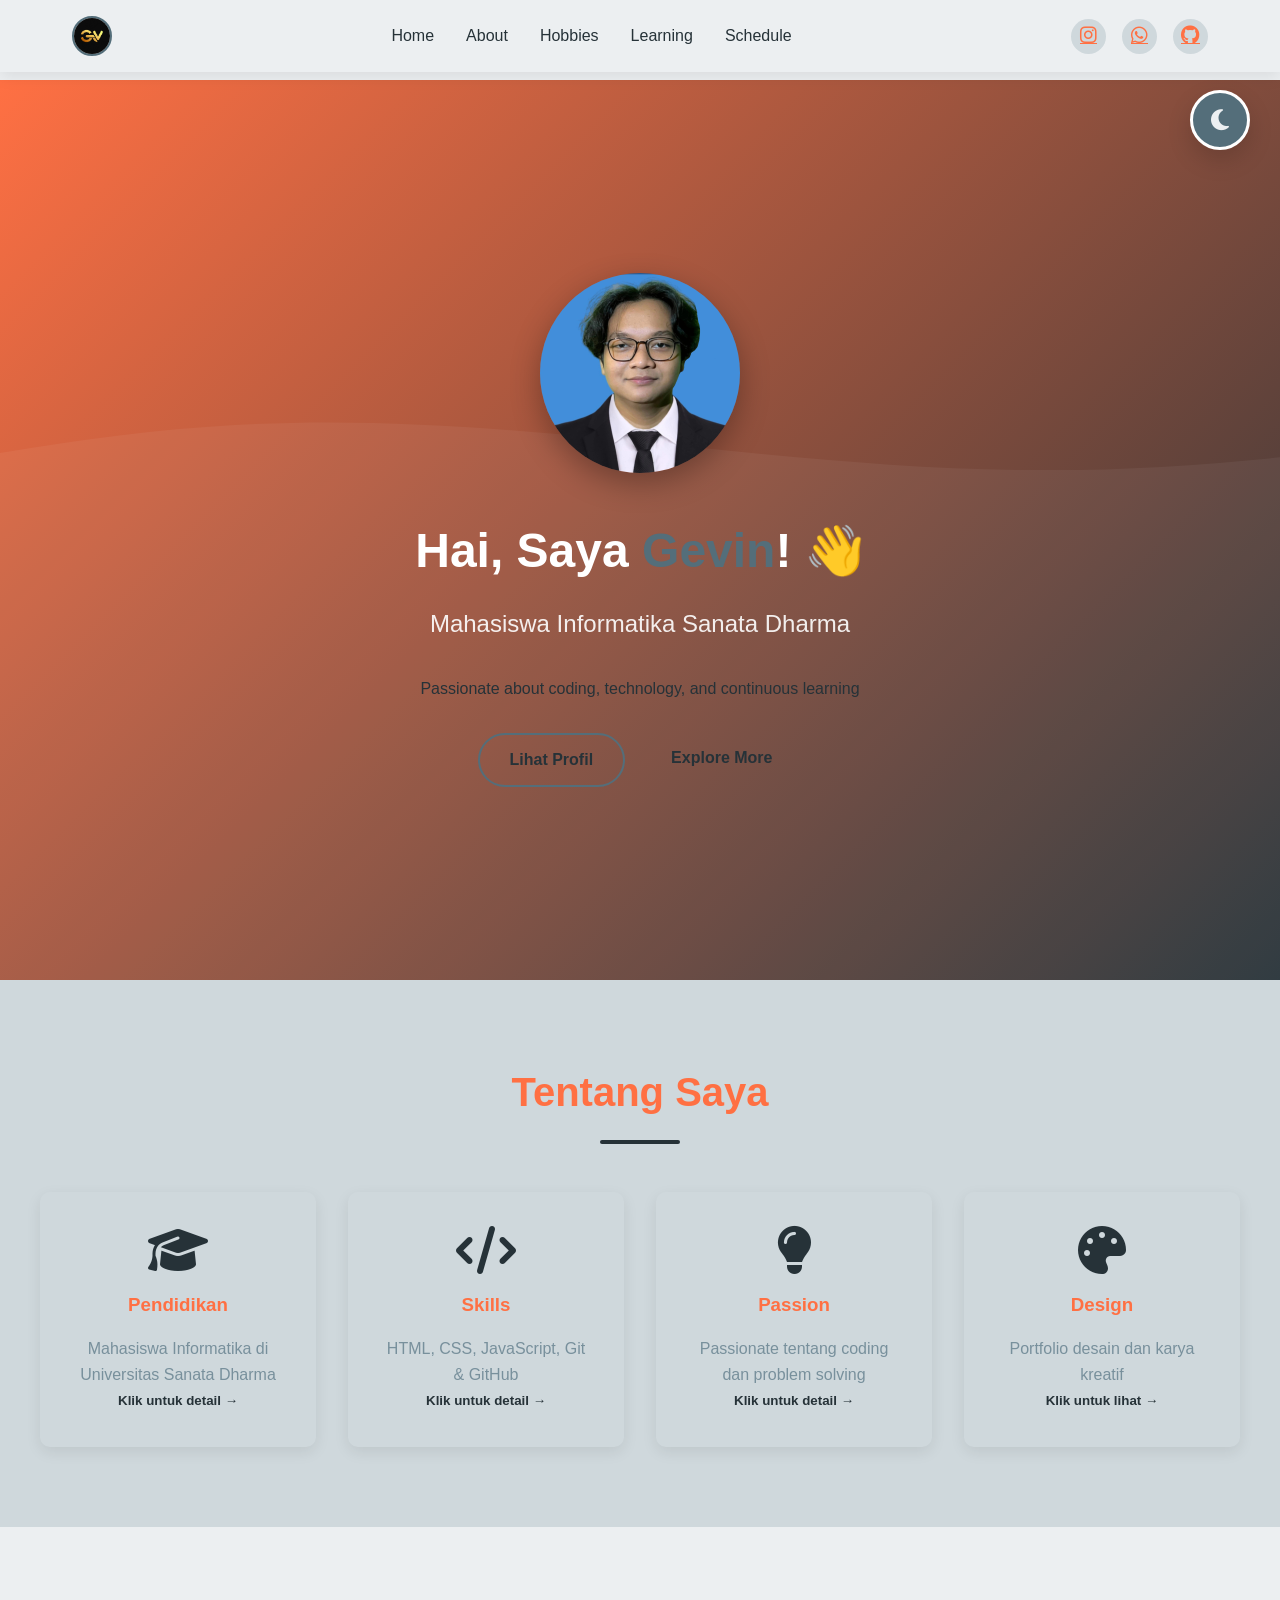
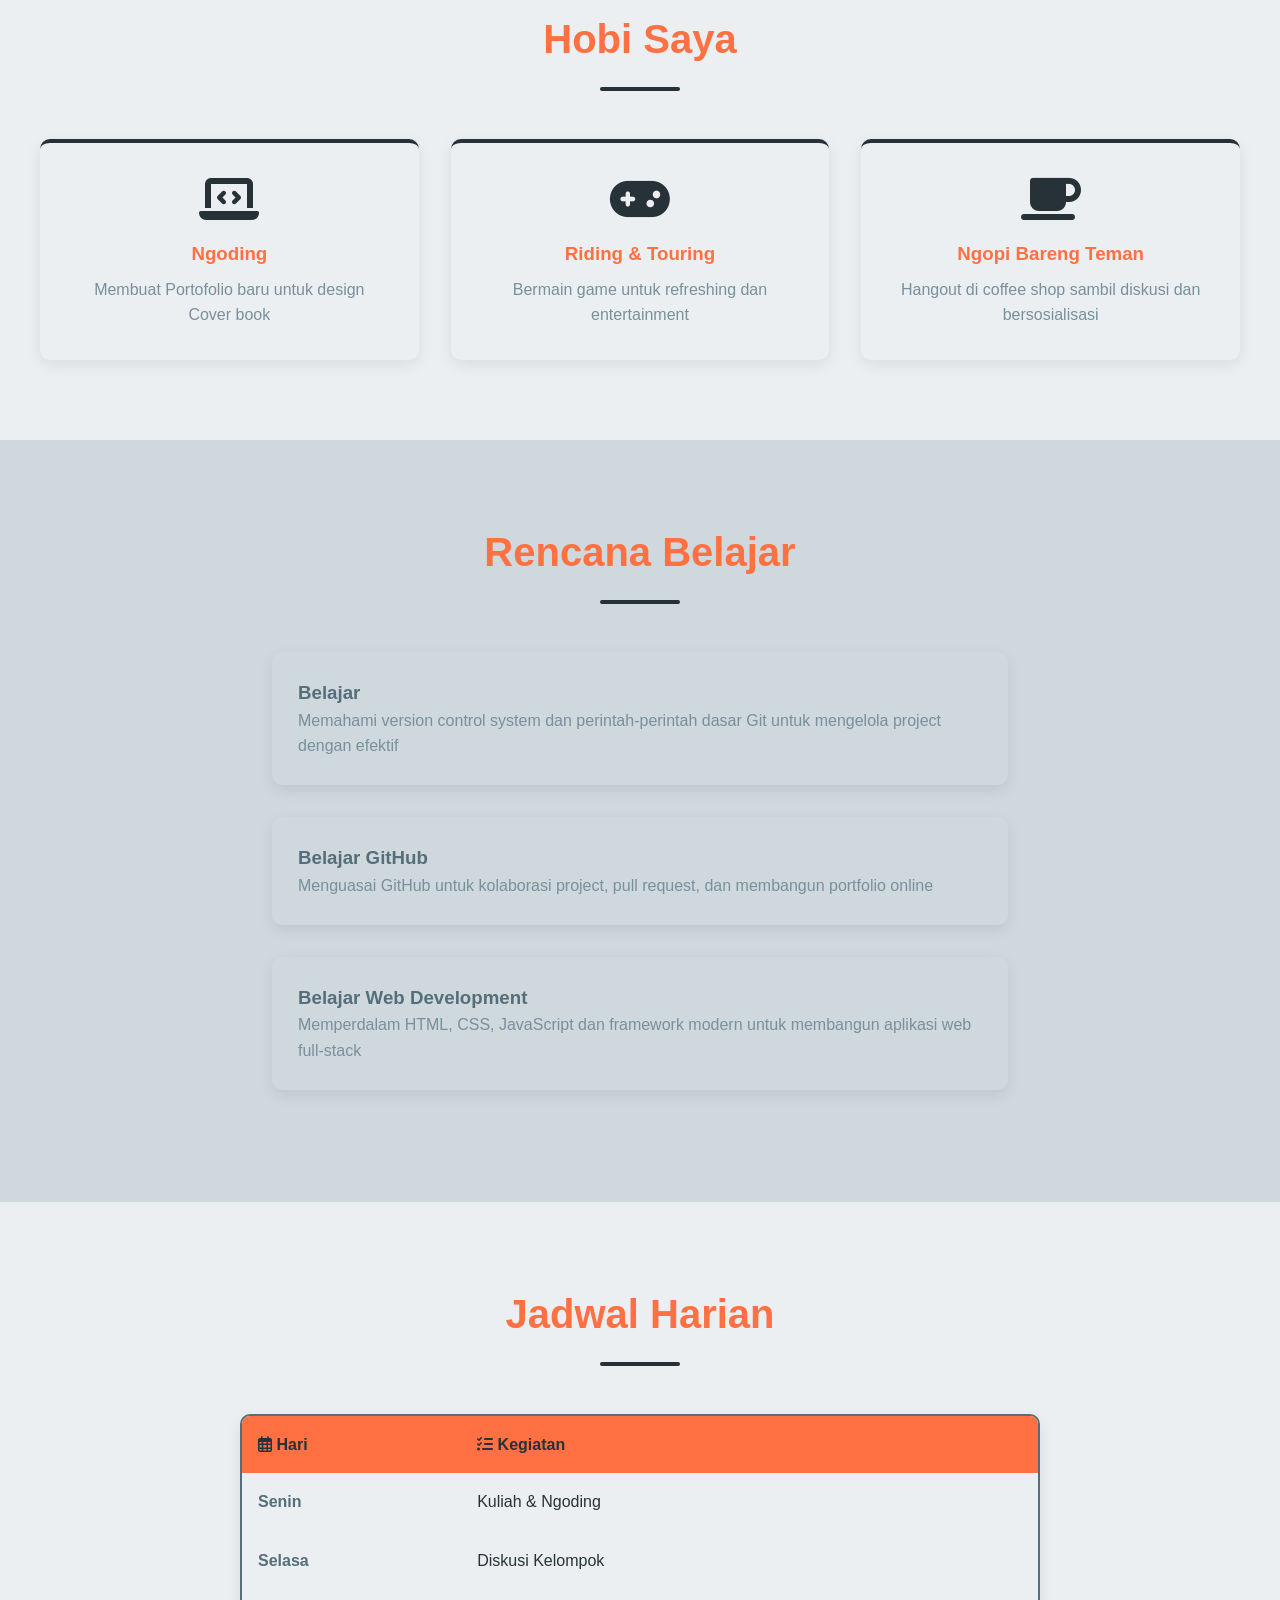
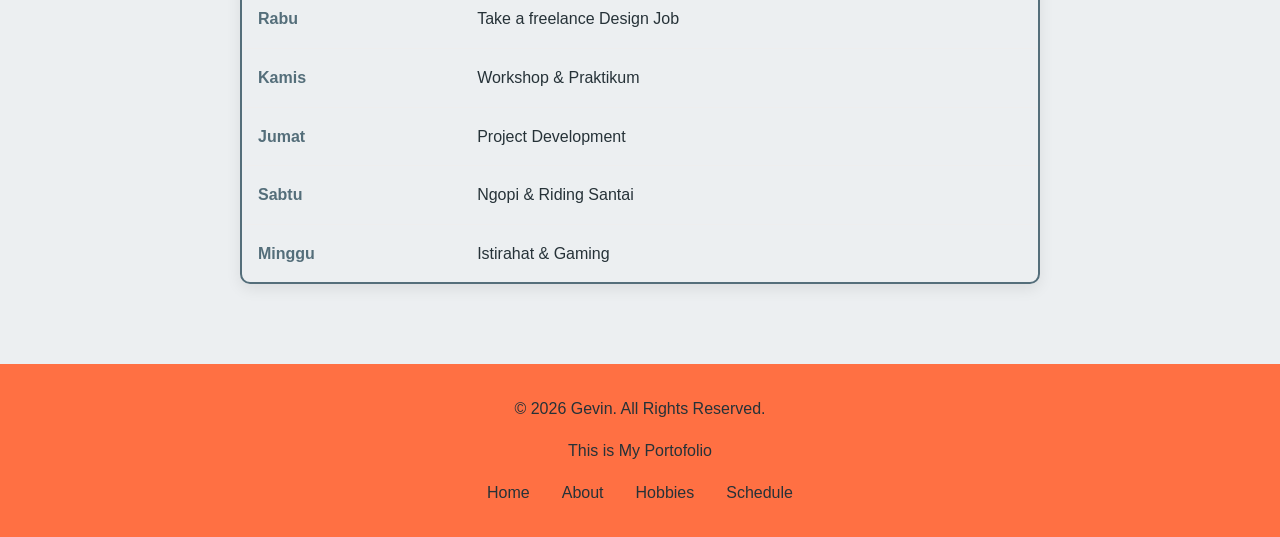
==== index.html @ f67718d1 "rename file menjadi index.html untuk mencoba local hostinger" ====
<!DOCTYPE html>
<html lang="en">
<head>
    <meta charset="UTF-8">
    <meta name="viewport" content="width=device-width, initial-scale=1.0">
    <title>Gevin - Portfolio Website</title>
    <link rel="stylesheet" href="https://cdnjs.cloudflare.com/ajax/libs/font-awesome/6.4.0/css/all.min.css">
    <link rel="stylesheet" href="Vin.css">
<body>
    <!-- Dark Mode Toggle Button -->
    <div class="theme-toggle" id="themeToggle">
        <i class="fas fa-moon" id="themeIcon"></i>
    </div>

    <!-- Navbar -->
    <nav class="navbar" id="navbar">
        <div class="nav-container">
            <a href="#" class="logo">
                <img src="gevinestt logo.jpeg" alt="Logo Gevin">
            </a>
            <div class="nav-center">
                <ul class="nav-menu" id="navMenu">
                    <li><a href="#hero">Home</a></li>
                    <li><a href="#about">About</a></li>
                    <li><a href="#hobbies">Hobbies</a></li>
                    <li><a href="#learning">Learning</a></li>
                    <li><a href="#schedule">Schedule</a></li>
                </ul>
            </div>
            <div class="nav-socials">
                <a href="https://www.instagram.com/gevinest88/" target="_blank" title="Instagram">
                    <i class="fab fa-instagram"></i>
                </a>
                <a href="https://wa.me/qr/EXF4ZQEK6JWQK" target="_blank" title="WhatsApp">
                    <i class="fab fa-whatsapp"></i>
                </a>
                <a href="https://github.com/Gevineastt" target="_blank" title="GitHub">
                    <i class="fab fa-github"></i>
                </a>
            </div>
            <div class="hamburger" id="hamburger">
                <span></span>
                <span></span>
                <span></span>
            </div>
        </div>
    </nav>

    <!-- Hero Section -->
    <section class="hero" id="hero">
        <div class="hero-content">
            <img src="Foto Profile .jpeg" alt="Foto Gevin" class="profile-img">
            <h1>Hai, Saya <span class="gold-text">Gevin</span>! 👋</h1>
            <p class="subtitle">Mahasiswa Informatika Sanata Dharma</p>
            <p style="margin-bottom: 2rem;">Passionate about coding, technology, and continuous learning</p>
            <div class="cta-buttons">
                <a href="#about" class="btn btn-primary">Lihat Profil</a>
                <a href="#hobbies" class="btn btn-secondary">Explore More</a>
            </div>
        </div>
    </section>

    <!-- About Section -->
    <section id="about">
        <div class="container">
            <h2 class="section-title">Tentang Saya</h2>
            <div class="about-content">
                <div class="about-card" onclick="openModal('educationModal')">
                    <i class="fas fa-graduation-cap"></i>
                    <h3>Pendidikan</h3>
                    <p>Mahasiswa Informatika di Universitas Sanata Dharma</p>
                    <small style="color: var(--secondary-color); font-weight: 600;">Klik untuk detail →</small>
                </div>
                <div class="about-card" onclick="openModal('skillsModal')">
                    <i class="fas fa-code"></i>
                    <h3>Skills</h3>
                    <p>HTML, CSS, JavaScript, Git & GitHub</p>
                    <small style="color: var(--secondary-color); font-weight: 600;">Klik untuk detail →</small>
                </div>
                <div class="about-card" onclick="openModal('passionModal')">
                    <i class="fas fa-lightbulb"></i>
                    <h3>Passion</h3>
                    <p>Passionate tentang coding dan problem solving</p>
                    <small style="color: var(--secondary-color); font-weight: 600;">Klik untuk detail →</small>
                </div>
                <div class="about-card" onclick="openModal('designModal')">
                    <i class="fas fa-palette"></i>
                    <h3>Design</h3>
                    <p>Portfolio desain dan karya kreatif</p>
                    <small style="color: var(--secondary-color); font-weight: 600;">Klik untuk lihat →</small>
                </div>
            </div>
        </div>
    </section>

    <!-- Modals -->
    <!-- Education Modal -->
    <div id="educationModal" class="modal">
        <div class="modal-content">
            <span class="modal-close" onclick="closeModal('educationModal')">&times;</span>
            <h2><i class="fas fa-graduation-cap"></i> Pendidikan</h2>
            <h3>Universitas Sanata Dharma</h3>
            <p><strong>Program Studi:</strong> Informatika</p>
            <p><strong>Tahun Masuk:</strong> 2023</p>
            
            <h3>Riwayat Pendidikan</h3>
            <ul>
                <li>SD - SD Mutiara Persada (2011-2017)</li>
                <li>SMP - SMP Pangudi Luhur 1 Yogyakarta Contoh (2017-2020)</li>
                <li>SMA - SMA Kolose Debbrito (2020-2023)</li>
                <li>Universitas - Sanata Dharma (2023-Sekarang)</li>
            </ul>

            <h3>Prestasi</h3>
            <ul>
                <li>Juara Lomba Short Film tingkat provinsi DIY</li>
                <li>Peserta hackathon regional</li>
                <li>Aktif di organisasi diluar kampus </li>
            </ul>
        </div>
    </div>

    <!-- Skills Modal -->
    <div id="skillsModal" class="modal">
        <div class="modal-content">
            <span class="modal-close" onclick="closeModal('skillsModal')">&times;</span>
            <h2><i class="fas fa-code"></i> Skills & Kemampuan</h2>
            
            <h3>Programming Languages</h3>
            <ul>
                <li>HTML5 - Advanced</li>
                <li>Logo Design - Advanced</li>
                <li>Cover Book Design - Advance</li>
                <li>Python - Basic</li>
                <li>Java - Basic</li>
            </ul>

            <h3>Tools & Technologies</h3>
            <ul>
                <li>Git & GitHub - Version Control</li>
                <li>Visual Studio Code</li>
                <li>Figma - UI/UX Design</li>
                <li>Bootstrap & Tailwind CSS</li>
                <li>React JS - Learning</li>
            </ul>

            <h3>Soft Skills</h3>
            <ul>
                <li>Problem Solving</li>
                <li>Teamwork & Collaboration</li>
                <li>Time Management</li>
                <li>Communication</li>
            </ul>
        </div>
    </div>

    <!-- Passion Modal -->
    <div id="passionModal" class="modal">
        <div class="modal-content">
            <span class="modal-close" onclick="closeModal('passionModal')">&times;</span>
            <h2><i class="fas fa-lightbulb"></i> Passion & Minat</h2>
            
            <h3>Coding & Development</h3>
            <p>Saya sangat passionate dalam dunia programming dan web development. Senang mempelajari teknologi baru dan membuat aplikasi yang bermanfaat untuk orang lain.</p>

            <h3>Problem Solving</h3>
            <p>Menikmati tantangan dalam memecahkan masalah kompleks melalui logika dan algoritma. Setiap bug adalah kesempatan untuk belajar!</p>

            <h3>Continuous Learning</h3>
            <p>Berkomitmen untuk terus belajar dan berkembang dalam bidang teknologi. Selalu mengikuti perkembangan terbaru dalam dunia IT.</p>

            <h3>Tujuan Kedepan</h3>
            <ul>
                <li>Menjadi Full-Stack Web Developer</li>
                <li>Berkontribusi di proyek open source</li>
                <li>Membangun startup teknologi</li>
                <li>Berbagi ilmu dengan komunitas</li>
            </ul>
        </div>
    </div>

    <!-- Design Portfolio Modal -->
    <div id="designModal" class="modal">
        <div class="modal-content">
            <span class="modal-close" onclick="closeModal('designModal')">&times;</span>
            <h2><i class="fas fa-palette"></i> Portfolio Desain</h2>
            <p>Berikut adalah beberapa karya desain yang telah saya buat:</p>
            
            <div class="portfolio-grid">
                <div class="portfolio-item">
                    <img src="THIRTY SEVEN BRAINS.jpg" alt="Design 1">
                    <div class="portfolio-overlay"></div>
                </div>
                <div class="portfolio-item">
                    <img src="YU PHARMI.jpg" alt="Design 2">
                    <div class="portfolio-overlay"></div>
                </div>
                <div class="portfolio-item">
                    <img src="UNIVERSAL ARMOR.jpg" alt="Design 3">
                    <div class="portfolio-overlay"></div>
                </div>
                <div class="portfolio-item">
                    <img src="UNIVERSE WING.jpg" alt="Design 4">
                    <div class="portfolio-overlay">Poster Design</div>
                </div>
                <div class="portfolio-item">
                    <img src="PRIME PLUSH.jpg" alt="Design 5">
                    <div class="portfolio-overlay">Banner Design</div>
                </div>
                <div class="portfolio-item">
                    <img src="PRIME PETROLIUM.jpg" alt="Design 6">
                    <div class="portfolio-overlay">Illustration</div>
                </div>
            </div>

            <h3 style="margin-top: 2rem;">Tools yang Digunakan</h3>
            <ul>
                <li>Adobe Photoshop</li>
                <li>Adobe Illustrator</li>
                <li>Figma</li>
                <li>Procreate</li>
            </ul>
        </div>
    </div>

    <!-- Hobbies Section -->
    <section id="hobbies">
        <div class="container">
            <h2 class="section-title">Hobi Saya</h2>
            <div class="hobbies-grid">
                <div class="hobby-card">
                    <i class="fas fa-laptop-code"></i>
                    <h3>Ngoding</h3>
                    <p>Membuat Portofolio baru untuk design Cover book </p>
                </div>
                <div class="hobby-card">
                    <i class="fas fa-gamepad"></i>
                    <h3>Riding & Touring</h3>
                    <p>Bermain game untuk refreshing dan entertainment</p>
                </div>
                <div class="hobby-card">
                    <i class="fas fa-coffee"></i>
                    <h3>Ngopi Bareng Teman</h3>
                    <p>Hangout di coffee shop sambil diskusi dan bersosialisasi</p>
                </div>
            </div>
        </div>
    </section>

    <!-- Learning Plan Section -->
    <section id="learning">
        <div class="container">
            <h2 class="section-title">Rencana Belajar</h2>
            <div class="learning-timeline">
                <div class="timeline-item">
                    <div class="timeline-number">1</div>
                    <div class="timeline-content">
                        <h3>Belajar </h3>
                        <p>Memahami version control system dan perintah-perintah dasar Git untuk mengelola project dengan efektif</p>
                    </div>
                </div>
                <div class="timeline-item">
                    <div class="timeline-number">2</div>
                    <div class="timeline-content">
                        <h3>Belajar GitHub</h3>
                        <p>Menguasai GitHub untuk kolaborasi project, pull request, dan membangun portfolio online</p>
                    </div>
                </div>
                <div class="timeline-item">
                    <div class="timeline-number">3</div>
                    <div class="timeline-content">
                        <h3>Belajar Web Development</h3>
                        <p>Memperdalam HTML, CSS, JavaScript dan framework modern untuk membangun aplikasi web full-stack</p>
                    </div>
                </div>
            </div>
        </div>
    </section>

    <!-- Schedule Section -->
    <section id="schedule">
        <div class="container">
            <h2 class="section-title">Jadwal Harian</h2>
            <div class="schedule-table">
                <table>
                    <thead>
                        <tr>
                            <th><i class="far fa-calendar-alt"></i> Hari</th>
                            <th><i class="fas fa-tasks"></i> Kegiatan</th>
                        </tr>
                    </thead>
                    <tbody>
                        <tr>
                            <td><strong>Senin</strong></td>
                            <td>Kuliah & Ngoding</td>
                        </tr>
                        <tr>
                            <td><strong>Selasa</strong></td>
                            <td>Diskusi Kelompok</td>
                        </tr>
                        <tr>
                            <td><strong>Rabu</strong></td>
                            <td>Take a freelance Design Job</td>
                        </tr>
                        <tr>
                            <td><strong>Kamis</strong></td>
                            <td>Workshop & Praktikum</td>
                        </tr>
                        <tr>
                            <td><strong>Jumat</strong></td>
                            <td>Project Development</td>
                        </tr>
                        <tr>
                            <td><strong>Sabtu</strong></td>
                            <td>Ngopi & Riding Santai</td>
                        </tr>
                        <tr>
                            <td><strong>Minggu</strong></td>
                            <td>Istirahat & Gaming</td>
                        </tr>
                    </tbody>
                </table>
            </div>
        </div>
    </section>

    <!-- Footer -->
    <footer>
        <div class="container">
            <p>&copy; 2026 Gevin. All Rights Reserved.</p>
            <p>This is My Portofolio</p>
            <div class="footer-links">
                <a href="#hero">Home</a>
                <a href="#about">About</a>
                <a href="#hobbies">Hobbies</a>
                <a href="#schedule">Schedule</a>
            </div>
        </div>
    </footer>

    <!-- Scroll to Top Button -->
    <div class="scroll-top" id="scrollTop">
        <i class="fas fa-arrow-up"></i>
    </div>

    <script>
        // ========== DARK MODE TOGGLE ==========
        const themeToggle = document.getElementById('themeToggle');
        const themeIcon = document.getElementById('themeIcon');
        const body = document.body;

        // Check for saved theme preference or default to light mode
        const currentTheme = localStorage.getItem('theme') || 'light';
        if (currentTheme === 'dark') {
            body.classList.add('dark-mode');
            themeIcon.classList.remove('fa-moon');
            themeIcon.classList.add('fa-sun');
        }

        // Toggle theme
        themeToggle.addEventListener('click', () => {
            body.classList.toggle('dark-mode');
            
            if (body.classList.contains('dark-mode')) {
                themeIcon.classList.remove('fa-moon');
                themeIcon.classList.add('fa-sun');
                localStorage.setItem('theme', 'dark');
            } else {
                themeIcon.classList.remove('fa-sun');
                themeIcon.classList.add('fa-moon');
                localStorage.setItem('theme', 'light');
            }
        });

        // Modal Functions
        function openModal(modalId) {
            document.getElementById(modalId).classList.add('active');
            document.body.style.overflow = 'hidden';
        }

        function closeModal(modalId) {
            document.getElementById(modalId).classList.remove('active');
            document.body.style.overflow = 'auto';
        }

        // Close modal when clicking outside
        window.onclick = function(event) {
            if (event.target.classList.contains('modal')) {
                event.target.classList.remove('active');
                document.body.style.overflow = 'auto';
            }
        }

        // Close modal with ESC key
        document.addEventListener('keydown', function(event) {
            if (event.key === 'Escape') {
                const modals = document.querySelectorAll('.modal.active');
                modals.forEach(modal => {
                    modal.classList.remove('active');
                    document.body.style.overflow = 'auto';
                });
            }
        });

        // Hamburger Menu Toggle
        const hamburger = document.getElementById('hamburger');
        const navMenu = document.getElementById('navMenu');

        hamburger.addEventListener('click', () => {
            navMenu.classList.toggle('active');
        });

        // Close menu when clicking on a link
        document.querySelectorAll('.nav-menu a').forEach(link => {
            link.addEventListener('click', () => {
                navMenu.classList.remove('active');
            });
        });

        // Navbar scroll effect
        const navbar = document.getElementById('navbar');
        window.addEventListener('scroll', () => {
            if (window.scrollY > 50) {
                navbar.classList.add('scrolled');
            } else {
                navbar.classList.remove('scrolled');
            }
        });

        // Scroll to top button
        const scrollTop = document.getElementById('scrollTop');
        window.addEventListener('scroll', () => {
            if (window.scrollY > 300) {
                scrollTop.classList.add('active');
            } else {
                scrollTop.classList.remove('active');
            }
        });

        scrollTop.addEventListener('click', () => {
            window.scrollTo({
                top: 0,
                behavior: 'smooth'
            });
        });

        // Smooth scroll for anchor links
        document.querySelectorAll('a[href^="#"]').forEach(anchor => {
            anchor.addEventListener('click', function (e) {
                e.preventDefault();
                const target = document.querySelector(this.getAttribute('href'));
                if (target) {
                    const offsetTop = target.offsetTop - 80;
                    window.scrollTo({
                        top: offsetTop,
                        behavior: 'smooth'
                    });
                }
            });
        });

        // Intersection Observer for animations
        const observerOptions = {
            threshold: 0.1,
            rootMargin: '0px 0px -100px 0px'
        };

        const observer = new IntersectionObserver((entries) => {
            entries.forEach(entry => {
                if (entry.isIntersecting) {
                    entry.target.style.opacity = '1';
                    entry.target.style.transform = 'translateY(0)';
                }
            });
        }, observerOptions);

        // Observe all cards and content
        document.querySelectorAll('.about-card, .hobby-card, .timeline-item, .schedule-table').forEach(el => {
            el.style.opacity = '0';
            el.style.transform = 'translateY(30px)';
            el.style.transition = 'all 0.6s ease';
            observer.observe(el);
        });
    </script>
</body>
</html>
---- Vin.css ----
/*warna untuk light mode */
:root {
    /* Warna Utama dari Gambar (Orange & Dark Blue) */
    --primary-color: #FF7043;      /* Orange di bagian atas */
    --secondary-color: #263238;    /* Biru gelap di baris kedua */
    --accent-color: #546E7A;       /* Biru keabuan di baris ketiga */
    --accent-hover: #455A64;       

    /* Warna Teks */
    --text-color: #263238;         
    --text-light: #78909C;

    /* Warna Background (Light Grey dari baris terbawah) */
    --bg-color: #ECEFF1;           /* Abu-abu sangat muda di baris paling bawah */
    --light-bg: #CFD8DC;           
    --card-bg: #FFFFFF;

    /* Shadow & Gradient tetap */
    --shadow: 0 5px 15px rgba(0,0,0,0.08);
    --shadow-hover: 0 10px 25px rgba(0,0,0,0.15);

    --gradient-start: #FF7043;     /* Mulai dari Orange */
    --gradient-end: #263238;       /* Berakhir di Biru Gelap */

    /* Font Settings tetap */
    --font-small: 0.9rem;
    --font-normal: 1rem;
    --font-large: 1.2rem;
    --font-xlarge: 1.5rem;
    --font-title: 2.5rem;
}

/* DARK MODE */
body.dark-mode {
    --primary-color: #65937a;      
    --secondary-color: #F4A261;    
    --accent-color: #E9C46A;       
    --accent-hover: #F6D98F;       

    --text-color: #E6E6E6;
    --text-light: #B0B0B0;

    --bg-color: #0F172A;           
    --light-bg: #1E293B;
    --card-bg: #1C1F2B;

    --shadow: 0 5px 15px rgba(0,0,0,0.5);
    --shadow-hover: 0 10px 25px rgba(0,0,0,0.7);

    --gradient-start: #0F172A;
    --gradient-end: #1E293B;
}

/* ========== 2. RESET & BASE STYLES ========== */
* {
    margin: 0;
    padding: 0;
    box-sizing: border-box;
}

body {
    font-family: 'Segoe UI', Tahoma, Geneva, Verdana, sans-serif;
    line-height: 1.6;
    color: var(--text-color);
    background: var(--bg-color);
    overflow-x: hidden;
    transition: background 0.3s ease, color 0.3s ease;
}

/* ========== 2.5 DARK MODE TOGGLE BUTTON ========== */
.theme-toggle {
    position: fixed;
    top: 90px;
    right: 30px;
    width: 60px;
    height: 60px;
    background: var(--accent-color);
    border-radius: 50%;
    display: flex;
    align-items: center;
    justify-content: center;
    cursor: pointer;
    box-shadow: var(--shadow-hover);
    z-index: 999;
    transition: all 0.3s ease;
    border: 3px solid var(--card-bg);
}

.theme-toggle:hover {
    transform: scale(1.1) rotate(15deg);
    background: var(--accent-hover);
}

.theme-toggle i {
    font-size: 1.5rem;
    color: var(--bg-color);
}

/* ========== 3. NAVBAR STYLES ========== */
.navbar {
    position: fixed;
    top: 0;
    width: 100%;
    background: var(--card-bg);
    box-shadow: var(--shadow);
    z-index: 1000;
    transition: all 0.3s ease;
}

.navbar.scrolled {
    padding: 0.5rem 0;
    box-shadow: 0 2px 10px rgba(0,0,0,0.2);
}

.nav-container {
    max-width: 1200px;
    margin: 0 auto;
    padding: 1rem 2rem;
    display: flex;
    justify-content: space-between;
    align-items: center;
    gap: 2rem;
}

/* Logo Styles */
.logo {
    font-size: 1.8rem;
    font-weight: bold;
    color: var(--accent-color);
    text-decoration: none;
    display: flex;
    align-items: center;
    gap: 0.5rem;
    transition: all 0.3s ease;
}

.logo:hover {
    color: var(--accent-hover);
    transform: scale(1.05);
}

.logo img {
    width: 40px;
    height: 40px;
    border-radius: 50%;
    object-fit: cover;
    border: 2px solid var(--accent-color);
}

/* Navigation Menu */
.nav-center {
    display: flex;
    align-items: center;
    gap: 2rem;
    flex: 1;
    justify-content: center;
}

.nav-menu {
    display: flex;
    list-style: none;
    gap: 2rem;
}

.nav-menu a {
    text-decoration: none;
    color: var(--text-color);
    font-weight: 500;
    transition: color 0.3s ease;
    position: relative;
}

.nav-menu a:hover {
    color: var(--accent-color);
}

.nav-menu a::after {
    content: '';
    position: absolute;
    bottom: -5px;
    left: 0;
    width: 0;
    height: 2px;
    background: var(--accent-color);
    transition: width 0.3s ease;
}

.nav-menu a:hover::after {
    width: 100%;
}

/* Social Icons di Navbar */
.nav-socials {
    display: flex;
    gap: 1rem;
    align-items: center;
}

.nav-socials a {
    color: var(--text-color);
    font-size: 1.2rem;
    transition: all 0.3s ease;
    width: 35px;
    height: 35px;
    display: flex;
    align-items: center;
    justify-content: center;
    border-radius: 50%;
    background: var(--light-bg);
}

.nav-socials a:hover {
    color: var(--bg-color);
    background: var(--accent-color);
    transform: translateY(-3px);
}

/* Hamburger Menu */
.hamburger {
    display: none;
    flex-direction: column;
    cursor: pointer;
}

.hamburger span {
    width: 25px;
    height: 3px;
    background: var(--accent-color);
    margin: 3px 0;
    transition: 0.3s;
}

/* ========== 4. HERO SECTION ========== */
.profile-img {
    width: 200px;
    height: 200px;
    border-radius: 50%;
    object-fit: cover;
    margin-bottom: 2rem;
    transition: 0.4s ease;

    /* Ring kontras tinggi */
    border: 6px solid #ffffff;
    box-shadow: 
        0 0 0 6px #d4af37,  /* gold ring */
        0 15px 35px rgba(0,0,0,0.3);
}

.profile-img:hover {
    transform: scale(1.08);
    box-shadow: 
        0 0 0 8px #ffd700,
        0 0 35px rgba(255, 215, 0, 0.8),
        0 20px 45px rgba(0,0,0,0.4);
}

.hero {
    margin-top: 80px;
    min-height: 100vh;
    background: linear-gradient(135deg, var(--gradient-start) 0%, var(--gradient-end) 100%);
    display: flex;
    align-items: center;
    justify-content: center;
    color: #ffffff;
    text-align: center;
    padding: 2rem;
    position: relative;
    overflow: hidden;
}


.hero::before {
    content: '';
    position: absolute;
    top: 0;
    left: 0;
    width: 100%;
    height: 100%;
    background: url('data:image/svg+xml,<svg xmlns="http://www.w3.org/2000/svg" viewBox="0 0 1440 320"><path fill="%23d4af37" fill-opacity="0.1" d="M0,96L48,112C96,128,192,160,288,160C384,160,480,128,576,122.7C672,117,768,139,864,138.7C960,139,1056,117,1152,106.7C1248,96,1344,96,1392,96L1440,96L1440,320L1392,320C1344,320,1248,320,1152,320C1056,320,960,320,864,320C768,320,672,320,576,320C480,320,384,320,288,320C192,320,96,320,48,320L0,320Z"></path></svg>') bottom center no-repeat;
    background-size: cover;
    opacity: 0.3;
}

.hero-content {
    max-width: 800px;
    position: relative;
    z-index: 1;
}

.profile-img {
    width: 200px;
    height: 200px;
    border-radius: 50%;
    object-fit: cover;
    border: 5px solid var(--accent-color);
    box-shadow: 0 10px 30px rgba(212, 175, 55, 0.5);
    margin-bottom: 2rem;
    transition: all 0.3s ease;
}

.profile-img:hover {
    transform: scale(1.05);
    border-color: var(--accent-hover);
    box-shadow: 0 15px 40px rgba(212, 175, 55, 0.8);
}

.hero h1 {
    font-size: 3rem;
    margin-bottom: 1rem;
    animation: fadeInUp 1s ease;
    color: #ffffff;
}

.hero h1 .gold-text {
    color: var(--accent-color);
}

.hero .subtitle {
    font-size: 1.5rem;
    margin-bottom: 2rem;
    opacity: 0.9;
    animation: fadeInUp 1s ease 0.2s backwards;
    color: #ffffff;
}

/* Buttons */
.cta-buttons {
    display: flex;
    gap: 1rem;
    justify-content: center;
    flex-wrap: wrap;
    animation: fadeInUp 1s ease 0.4s backwards;
}

.btn {
    padding: 12px 30px;
    border-radius: 30px;
    text-decoration: none;
    font-weight: 600;
    transition: all 0.3s ease;
    display: inline-block;
}

.btn-primary {
    background: var(--accent-color);
    color: var(--gradient-start);
    border: 2px solid var(--accent-color);
}

.btn-primary:hover {
    transform: translateY(-3px);
    box-shadow: 0 10px 20px rgba(212, 175, 55, 0.4);
    background: var(--accent-hover);
}

.btn-secondary {
    background: transparent;
    color: #ffffff;
    border: 2px solid var(--accent-color);
}

.btn-secondary:hover {
    background: var(--accent-color);
    color: var(--gradient-start);
}

/* Animation */
@keyframes fadeInUp {
    from {
        opacity: 0;
        transform: translateY(30px);
    }
    to {
        opacity: 1;
        transform: translateY(0);
    }
}

/* ========== 5. SECTION STYLES ========== */
section {
    padding: 80px 2rem;
    background: var(--bg-color);
    transition: background 0.3s ease;
}

.section-title {
    text-align: center;
    font-size: var(--font-title);
    margin-bottom: 3rem;
    color: var(--text-color);
    position: relative;
}

.section-title::after {
    content: '';
    display: block;
    width: 80px;
    height: 4px;
    background: var(--accent-color);
    margin: 1rem auto;
    border-radius: 2px;
}

.container {
    max-width: 1200px;
    margin: 0 auto;
}

/* ========== 6. ABOUT SECTION ========== */
#about {
    background: var(--light-bg);
}

.about-content {
    display: grid;
    grid-template-columns: repeat(auto-fit, minmax(250px, 1fr));
    gap: 2rem;
    text-align: center;
}

.about-card {
    background: var(--card-bg);
    padding: 2rem;
    border-radius: 10px;
    box-shadow: var(--shadow);
    transition: all 0.3s ease;
    cursor: pointer;
    border: 2px solid transparent;
}

.about-card:hover {
    transform: translateY(-10px);
    box-shadow: var(--shadow-hover);
    border-color: var(--accent-color);
}

.about-card i {
    font-size: 3rem;
    color: var(--accent-color);
    margin-bottom: 1rem;
    transition: all 0.3s ease;
}

.about-card:hover i {
    color: var(--accent-hover);
    transform: scale(1.2);
}

.about-card h3 {
    color: var(--text-color);
    margin-bottom: 1rem;
}

.about-card p {
    color: var(--text-light);
}

.about-card small {
    color: var(--accent-color);
    font-weight: 600;
}

/* ========== 7. MODAL STYLES ========== */
.modal {
    display: none;
    position: fixed;
    z-index: 2000;
    left: 0;
    top: 0;
    width: 100%;
    height: 100%;
    background: rgba(0,0,0,0.7);
    animation: fadeIn 0.3s ease;
}

.modal.active {
    display: flex;
    align-items: center;
    justify-content: center;
}

.modal-content {
    background: var(--card-bg);
    padding: 2rem;
    border-radius: 15px;
    max-width: 600px;
    width: 90%;
    max-height: 80vh;
    overflow-y: auto;
    position: relative;
    animation: slideUp 0.3s ease;
    box-shadow: 0 15px 50px rgba(0,0,0,0.3);
    border: 2px solid var(--accent-color);
}

@keyframes fadeIn {
    from { opacity: 0; }
    to { opacity: 1; }
}

@keyframes slideUp {
    from { 
        opacity: 0;
        transform: translateY(50px);
    }
    to { 
        opacity: 1;
        transform: translateY(0);
    }
}

.modal-close {
    position: absolute;
    top: 1rem;
    right: 1rem;
    font-size: 2rem;
    cursor: pointer;
    color: var(--text-color);
    width: 40px;
    height: 40px;
    display: flex;
    align-items: center;
    justify-content: center;
    border-radius: 50%;
    background: var(--light-bg);
    transition: all 0.3s ease;
}

.modal-close:hover {
    background: var(--accent-color);
    color: var(--bg-color);
    transform: rotate(90deg);
}

.modal-content h2 {
    color: var(--accent-color);
    margin-bottom: 1.5rem;
    padding-right: 2rem;
}

.modal-content h3 {
    color: var(--text-color);
    margin-top: 1.5rem;
    margin-bottom: 0.5rem;
}

.modal-content p {
    color: var(--text-light);
}

.modal-content ul {
    list-style: none;
    padding: 0;
}

.modal-content ul li {
    padding: 0.5rem 0;
    padding-left: 1.5rem;
    position: relative;
    color: var(--text-light);
}

.modal-content ul li::before {
    content: '✓';
    position: absolute;
    left: 0;
    color: var(--accent-color);
    font-weight: bold;
}

/* Portfolio Grid */
.portfolio-grid {
    display: grid;
    grid-template-columns: repeat(auto-fit, minmax(150px, 1fr));
    gap: 1rem;
    margin-top: 1rem;
}

.portfolio-item {
    position: relative;
    border-radius: 10px;
    overflow: hidden;
    box-shadow: var(--shadow);
    cursor: pointer;
    transition: transform 0.3s ease;
    border: 2px solid var(--accent-color);
}

.portfolio-item:hover {
    transform: scale(1.05);
    box-shadow: var(--shadow-hover);
}

.portfolio-item img {
    width: 100%;
    height: 150px;
    object-fit: cover;
}

.portfolio-item .portfolio-overlay {
    position: absolute;
    bottom: 0;
    left: 0;
    right: 0;
    background: rgba(212, 175, 55, 0.95);
    color: var(--gradient-start);
    padding: 0.5rem;
    text-align: center;
    font-size: 0.9rem;
    font-weight: 600;
}

/* ========== 8. HOBBIES SECTION ========== */
.hobbies-grid {
    display: grid;
    grid-template-columns: repeat(auto-fit, minmax(250px, 1fr));
    gap: 2rem;
}

.hobby-card {
    background: var(--card-bg);
    padding: 2rem;
    border-radius: 10px;
    box-shadow: var(--shadow);
    text-align: center;
    transition: all 0.3s ease;
    border-top: 4px solid var(--accent-color);
}

.hobby-card:hover {
    transform: translateY(-5px);
    box-shadow: var(--shadow-hover);
}

.hobby-card i {
    font-size: 3rem;
    color: var(--accent-color);
    margin-bottom: 1rem;
}

.hobby-card h3 {
    color: var(--text-color);
    margin-bottom: 0.5rem;
}

.hobby-card p {
    color: var(--text-light);
}

/* ========== 9. LEARNING PLAN SECTION ========== */
#learning {
    background: var(--light-bg);
}

/* Hilangkan garis tengah */
.learning-timeline::before {
    display: none;
}

/* Jadikan vertical clean */
.timeline-item {
    display: flex;
    flex-direction: column;
    margin-bottom: 2rem;
}

/* Hilangkan angka */
.timeline-number {
    display: none !important;
}

/* Rapikan card */
.timeline-content {
    width: 100%;
    background: var(--card-bg);
    padding: 1.5rem;
    border-radius: 12px;
    box-shadow: var(--shadow);
    transition: all 0.3s ease;
    border: 2px solid transparent;
    margin: 0;
}

.timeline-content:hover {
    transform: translateY(-5px);
    border-color: var(--accent-color);
}

.timeline-content h3 {
    color: var(--accent-color);
}

.timeline-content p {
    color: var(--text-light);
}
/* ========== 10. SCHEDULE SECTION ========== */
.schedule-table {
    max-width: 800px;
    margin: 0 auto;
    background: var(--card-bg);
    border-radius: 10px;
    overflow: hidden;
    box-shadow: var(--shadow);
    border: 2px solid var(--accent-color);
}

table {
    width: 100%;
    border-collapse: collapse;
}

th {
    background: var(--accent-color);
    color: var(--gradient-start);
    padding: 1rem;
    text-align: left;
    font-weight: 600;
}

td {
    padding: 1rem;
    border-bottom: 1px solid var(--light-bg);
    color: var(--text-color);
}

td strong {
    color: var(--accent-color);
}

tr:hover {
    background: var(--light-bg);
}

tr:last-child td {
    border-bottom: none;
}

/* ========== 11. FOOTER ========== */
footer {
    background: var(--gradient-start);
    color: #ffffff;
    text-align: center;
    padding: 2rem;
}

footer p {
    margin-bottom: 1rem;
}

.footer-links {
    display: flex;
    justify-content: center;
    gap: 2rem;
    margin-top: 1rem;
}

.footer-links a {
    color: #ffffff;
    text-decoration: none;
    transition: color 0.3s ease;
}

.footer-links a:hover {
    color: var(--accent-color);
}

/* ========== 12. SCROLL TO TOP BUTTON ========== */
.scroll-top {
    position: fixed;
    bottom: 30px;
    right: 30px;
    width: 50px;
    height: 50px;
    background: var(--accent-color);
    color: var(--gradient-start);
    border-radius: 50%;
    display: flex;
    align-items: center;
    justify-content: center;
    cursor: pointer;
    opacity: 0;
    visibility: hidden;
    transition: all 0.3s ease;
    z-index: 999;
    border: 3px solid var(--card-bg);
}

.scroll-top.active {
    opacity: 1;
    visibility: visible;
}

.scroll-top:hover {
    background: var(--accent-hover);
    transform: translateY(-5px);
}

/* ========== 13. RESPONSIVE DESIGN ========== */
@media (max-width: 768px) {
    .theme-toggle {
        top: 90px;
        right: 20px;
        width: 50px;
        height: 50px;
    }

    .hamburger {
        display: flex;
    }

    .nav-menu {
        position: fixed;
        left: -100%;
        top: 80px;
        flex-direction: column;
        background: var(--card-bg);
        width: 100%;
        text-align: center;
        transition: 0.3s;
        box-shadow: var(--shadow);
        padding: 2rem 0;
    }

    .nav-menu.active {
        left: 0;
    }

    .nav-socials {
        order: -1;
    }

    .nav-center {
        position: absolute;
        width: 100%;
        left: 0;
        top: 80px;
    }

    .about-content {
        grid-template-columns: 1fr;
    }

    .hero h1 {
        font-size: 2rem;
    }

    .hero .subtitle {
        font-size: 1.2rem;
    }

    .section-title {
        font-size: 2rem;
    }

    .learning-timeline::before {
        left: 30px;
    }

    .timeline-item {
        flex-direction: column !important;
        align-items: flex-start;
        padding-left: 60px;
    }

    .timeline-number {
        left: 30px;
    }

    .timeline-content {
        margin: 0;
    }

    .cta-buttons {
        flex-direction: column;
        align-items: center;
    }

    .btn {
        width: 100%;
        max-width: 250px;
    }

    .modal-content {
        width: 95%;
        padding: 1.5rem;
    }

    .portfolio-grid {
        grid-template-columns: repeat(2, 1fr);
    }
}

/* ========== 14. CUSTOM SCROLLBAR ========== */
::-webkit-scrollbar {
    width: 10px;
}

::-webkit-scrollbar-track {
    background: var(--light-bg);
}

::-webkit-scrollbar-thumb {
    background: var(--accent-color);
    border-radius: 5px;
}

::-webkit-scrollbar-thumb:hover {
    background: var(--accent-hover);
}

/* ========== 3. NAVBAR STYLES ========== */
.navbar {
    position: fixed;
    top: 0;
    width: 100%;
    background: var(--white);
    box-shadow: var(--shadow);
    z-index: 1000;
    transition: all 0.3s ease;
}

.navbar.scrolled {
    padding: 0.5rem 0;
    box-shadow: 0 2px 10px rgba(0,0,0,0.2);
}

.nav-container {
    max-width: 1200px;
    margin: 0 auto;
    padding: 1rem 2rem;
    display: flex;
    justify-content: space-between;
    align-items: center;
    gap: 2rem;
}

/* Logo Styles */
.logo {
    font-size: 1.8rem;
    font-weight: bold;
    color: var(--primary-color);
    text-decoration: none;
    display: flex;
    align-items: center;
    gap: 0.5rem;
}

.logo img {
    width: 40px;           /* Ukuran logo - bisa diubah */
    height: 40px;
    border-radius: 50%;
    object-fit: cover;
}

/* Navigation Menu */
.nav-center {
    display: flex;
    align-items: center;
    gap: 2rem;
    flex: 1;
    justify-content: center;
}

.nav-menu {
    display: flex;
    list-style: none;
    gap: 2rem;
}

.nav-menu a {
    text-decoration: none;
    color: var(--text-color);
    font-weight: 500;
    transition: color 0.3s ease;
    position: relative;
}

.nav-menu a:hover {
    color: var(--secondary-color);
}

.nav-menu a::after {
    content: '';
    position: absolute;
    bottom: -5px;
    left: 0;
    width: 0;
    height: 2px;
    background: var(--secondary-color);
    transition: width 0.3s ease;
}

.nav-menu a:hover::after {
    width: 100%;
}

/* Social Icons di Navbar */
.nav-socials {
    display: flex;
    gap: 1rem;
    align-items: center;
}

.nav-socials a {
    color: var(--primary-color);
    font-size: 1.2rem;
    transition: all 0.3s ease;
    width: 35px;
    height: 35px;
    display: flex;
    align-items: center;
    justify-content: center;
    border-radius: 50%;
    background: var(--light-bg);
}

.nav-socials a:hover {
    color: var(--white);
    background: var(--secondary-color);
    transform: translateY(-3px);
}

/* Hamburger Menu */
.hamburger {
    display: none;
    flex-direction: column;
    cursor: pointer;
}

.hamburger span {
    width: 25px;
    height: 3px;
    background: var(--primary-color);
    margin: 3px 0;
    transition: 0.3s;
}

/* ========== 4. HERO SECTION ========== */
.hero {
    margin-top: 80px;
    min-height: 100vh;
    background: linear-gradient(135deg, var(--primary-color) 0%, var(--secondary-color) 100%);
    display: flex;
    align-items: center;
    justify-content: center;
    color: var(--white);
    text-align: center;
    padding: 2rem;
    position: relative;
    overflow: hidden;
}

.hero::before {
    content: '';
    position: absolute;
    top: 0;
    left: 0;
    width: 100%;
    height: 100%;
    background: url('data:image/svg+xml,<svg xmlns="http://www.w3.org/2000/svg" viewBox="0 0 1440 320"><path fill="%23ffffff" fill-opacity="0.1" d="M0,96L48,112C96,128,192,160,288,160C384,160,480,128,576,122.7C672,117,768,139,864,138.7C960,139,1056,117,1152,106.7C1248,96,1344,96,1392,96L1440,96L1440,320L1392,320C1344,320,1248,320,1152,320C1056,320,960,320,864,320C768,320,672,320,576,320C480,320,384,320,288,320C192,320,96,320,48,320L0,320Z"></path></svg>') bottom center no-repeat;
    background-size: cover;
    opacity: 0.5;
}

.hero-content {
    max-width: 800px;
    position: relative;
    z-index: 1;
}

.profile-img {
    width: 200px;           /* Ukuran foto profile - bisa diubah */
    height: 200px;
    border-radius: 50%;
    object-fit: cover;
    border: 5px solid var(--white);
    box-shadow: 0 10px 30px rgba(0,0,0,0.3);
    margin-bottom: 2rem;
}

.hero h1 {
    font-size: 3rem;        /* Ukuran judul - bisa diubah */
    margin-bottom: 1rem;
    animation: fadeInUp 1s ease;
}

.hero .subtitle {
    font-size: 1.5rem;      /* Ukuran subtitle - bisa diubah */
    margin-bottom: 2rem;
    opacity: 0.9;
    animation: fadeInUp 1s ease 0.2s backwards;
}

/* Buttons */
.cta-buttons {
    display: flex;
    gap: 1rem;
    justify-content: center;
    flex-wrap: wrap;
    animation: fadeInUp 1s ease 0.4s backwards;
}

.btn {
    padding: 12px 30px;
    border-radius: 30px;
    text-decoration: none;
    font-weight: 600;
    transition: all 0.3s ease;
    display: inline-block;
}

.btn-primary {
    background: var(--white);
    color: var(--secondary-color);
}

.btn-primary:hover {
    transform: translateY(-3px);
    box-shadow: 0 10px 20px rgba(0,0,0,0.2);
}

.btn-secondary {
    background: transparent;
    color: var(--white);
    border: 2px solid var(--white);
}

.btn-secondary:hover {
    background: var(--white);
    color: var(--secondary-color);
}

/* Animation */
@keyframes fadeInUp {
    from {
        opacity: 0;
        transform: translateY(30px);
    }
    to {
        opacity: 1;
        transform: translateY(0);
    }
}

/* ========== 5. SECTION STYLES ========== */
section {
    padding: 80px 2rem;     /* Padding section - bisa diubah */
}

.section-title {
    text-align: center;
    font-size: var(--font-title);
    margin-bottom: 3rem;
    color: var(--primary-color);
    position: relative;
}

.section-title::after {
    content: '';
    display: block;
    width: 80px;
    height: 4px;
    background: var(--secondary-color);
    margin: 1rem auto;
    border-radius: 2px;
}

.container {
    max-width: 1200px;      /* Lebar maksimal container - bisa diubah */
    margin: 0 auto;
}

/* ========== 6. ABOUT SECTION ========== */
#about {
    background: var(--light-bg);
}

.about-content {
    display: grid;
    grid-template-columns: repeat(auto-fit, minmax(250px, 1fr));
    gap: 2rem;
    text-align: center;
}

.about-card {
    background: var(--white);
    padding: 2rem;
    border-radius: 10px;
    box-shadow: var(--shadow);
    transition: transform 0.3s ease;
    cursor: pointer;
}

.about-card:hover {
    transform: translateY(-10px);
    box-shadow: var(--shadow-hover);
}

.about-card i {
    font-size: 3rem;        /* Ukuran icon - bisa diubah */
    color: var(--secondary-color);
    margin-bottom: 1rem;
}

.about-card h3 {
    color: var(--primary-color);
    margin-bottom: 1rem;
}

/* ========== 7. MODAL STYLES ========== */
.modal {
    display: none;
    position: fixed;
    z-index: 2000;
    left: 0;
    top: 0;
    width: 100%;
    height: 100%;
    background: rgba(0,0,0,0.7);
    animation: fadeIn 0.3s ease;
}

.modal.active {
    display: flex;
    align-items: center;
    justify-content: center;
}

.modal-content {
    background: var(--white);
    padding: 2rem;
    border-radius: 15px;
    max-width: 600px;       /* Lebar modal - bisa diubah */
    width: 90%;
    max-height: 80vh;
    overflow-y: auto;
    position: relative;
    animation: slideUp 0.3s ease;
    box-shadow: 0 15px 50px rgba(0,0,0,0.3);
}

@keyframes fadeIn {
    from { opacity: 0; }
    to { opacity: 1; }
}

@keyframes slideUp {
    from { 
        opacity: 0;
        transform: translateY(50px);
    }
    to { 
        opacity: 1;
        transform: translateY(0);
    }
}

.modal-close {
    position: absolute;
    top: 1rem;
    right: 1rem;
    font-size: 2rem;
    cursor: pointer;
    color: var(--text-color);
    width: 40px;
    height: 40px;
    display: flex;
    align-items: center;
    justify-content: center;
    border-radius: 50%;
    background: var(--light-bg);
    transition: all 0.3s ease;
}

.modal-close:hover {
    background: var(--accent-color);
    color: var(--white);
    transform: rotate(90deg);
}

.modal-content h2 {
    color: var(--primary-color);
    margin-bottom: 1.5rem;
    padding-right: 2rem;
}

.modal-content h3 {
    color: var(--secondary-color);
    margin-top: 1.5rem;
    margin-bottom: 0.5rem;
}

.modal-content ul {
    list-style: none;
    padding: 0;
}

.modal-content ul li {
    padding: 0.5rem 0;
    padding-left: 1.5rem;
    position: relative;
}

.modal-content ul li::before {
    content: '✓';
    position: absolute;
    left: 0;
    color: var(--secondary-color);
    font-weight: bold;
}

/* Portfolio Grid */
.portfolio-grid {
    display: grid;
    grid-template-columns: repeat(auto-fit, minmax(150px, 1fr));
    gap: 1rem;
    margin-top: 1rem;
}

.portfolio-item {
    position: relative;
    border-radius: 10px;
    overflow: hidden;
    box-shadow: var(--shadow);
    cursor: pointer;
    transition: transform 0.3s ease;
}

.portfolio-item:hover {
    transform: scale(1.05);
}

.portfolio-item img {
    width: 100%;
    height: 150px;          /* Tinggi gambar portfolio - bisa diubah */
    object-fit: cover;
}

.portfolio-item .portfolio-overlay {
    position: absolute;
    bottom: 0;
    left: 0;
    right: 0;
    background: rgba(0,0,0,0.8);
    color: white;
    padding: 0.5rem;
    text-align: center;
    font-size: 0.9rem;
}

/* ========== 8. HOBBIES SECTION ========== */
.hobbies-grid {
    display: grid;
    grid-template-columns: repeat(auto-fit, minmax(250px, 1fr));
    gap: 2rem;
}

.hobby-card {
    background: var(--white);
    padding: 2rem;
    border-radius: 10px;
    box-shadow: var(--shadow);
    text-align: center;
    transition: all 0.3s ease;
    border-top: 4px solid var(--secondary-color);
}

.hobby-card:hover {
    transform: translateY(-5px);
    box-shadow: var(--shadow-hover);
}

.hobby-card i {
    font-size: 3rem;
    color: var(--secondary-color);
    margin-bottom: 1rem;
}

.hobby-card h3 {
    color: var(--primary-color);
    margin-bottom: 0.5rem;
}

/* ========== 9. LEARNING PLAN SECTION ========== */
#learning {
    background: var(--light-bg);
}

.learning-timeline {
    max-width: 800px;
    margin: 0 auto;
    position: relative;
}

.learning-timeline::before {
    content: '';
    position: absolute;
    left: 50%;
    transform: translateX(-50%);
    width: 2px;
    height: 100%;
    background: var(--secondary-color);
}

.timeline-item {
    display: flex;
    align-items: center;
    margin-bottom: 2rem;
    position: relative;
}

.timeline-item:nth-child(odd) {
    flex-direction: row;
}

.timeline-item:nth-child(even) {
    flex-direction: row-reverse;
}

.timeline-content {
    flex: 1;
    background: var(--white);
    padding: 1.5rem;
    border-radius: 10px;
    box-shadow: var(--shadow);
    margin: 0 2rem;
    transition: all 0.3s ease;
}

.timeline-content:hover {
    transform: scale(1.05);
}

.timeline-number {
    width: 50px;
    height: 50px;
    background: var(--secondary-color);
    color: var(--white);
    border-radius: 50%;
    display: flex;
    align-items: center;
    justify-content: center;
    font-weight: bold;
    font-size: 1.2rem;
    position: absolute;
    left: 50%;
    transform: translateX(-50%);
    z-index: 2;
    box-shadow: 0 0 0 4px var(--white);
}

/* ========== 10. SCHEDULE SECTION ========== */
.schedule-table {
    max-width: 800px;
    margin: 0 auto;
    background: var(--white);
    border-radius: 10px;
    overflow: hidden;
    box-shadow: var(--shadow);
}

table {
    width: 100%;
    border-collapse: collapse;
}

th {
    background: var(--primary-color);
    color: var(--white);
    padding: 1rem;
    text-align: left;
    font-weight: 600;
}

td {
    padding: 1rem;
    border-bottom: 1px solid #eee;
}

tr:hover {
    background: var(--light-bg);
}

tr:last-child td {
    border-bottom: none;
}

/* ========== 11. FOOTER ========== */
footer {
    background: var(--primary-color);
    color: var(--white);
    text-align: center;
    padding: 2rem;
}

footer p {
    margin-bottom: 1rem;
}

.footer-links {
    display: flex;
    justify-content: center;
    gap: 2rem;
    margin-top: 1rem;
}

.footer-links a {
    color: var(--white);
    text-decoration: none;
    transition: color 0.3s ease;
}

.footer-links a:hover {
    color: var(--secondary-color);
}

/* ========== 12. SCROLL TO TOP BUTTON ========== */
.scroll-top {
    position: fixed;
    bottom: 30px;
    right: 30px;
    width: 50px;
    height: 50px;
    background: var(--secondary-color);
    color: var(--white);
    border-radius: 50%;
    display: flex;
    align-items: center;
    justify-content: center;
    cursor: pointer;
    opacity: 0;
    visibility: hidden;
    transition: all 0.3s ease;
    z-index: 999;
}

.scroll-top.active {
    opacity: 1;
    visibility: visible;
}

.scroll-top:hover {
    background: var(--primary-color);
    transform: translateY(-5px);
}

/* ========== 13. RESPONSIVE DESIGN ========== */
@media (max-width: 768px) {
    /* Hamburger menu muncul */
    .hamburger {
        display: flex;
    }

    .nav-menu {
        position: fixed;
        left: -100%;
        top: 80px;
        flex-direction: column;
        background: var(--white);
        width: 100%;
        text-align: center;
        transition: 0.3s;
        box-shadow: var(--shadow);
        padding: 2rem 0;
    }

    .nav-menu.active {
        left: 0;
    }

    .nav-socials {
        order: -1;
    }

    .nav-center {
        position: absolute;
        width: 100%;
        left: 0;
        top: 80px;
    }

    .about-content {
        grid-template-columns: 1fr;
    }

    .hero h1 {
        font-size: 2rem;
    }

    .hero .subtitle {
        font-size: 1.2rem;
    }

    .section-title {
        font-size: 2rem;
    }

    .learning-timeline::before {
        left: 30px;
    }

    .timeline-item {
        flex-direction: column !important;
        align-items: flex-start;
        padding-left: 60px;
    }

    .timeline-number {
        left: 30px;
    }

    .timeline-content {
        margin: 0;
    }

    .cta-buttons {
        flex-direction: column;
        align-items: center;
    }

    .btn {
        width: 100%;
        max-width: 250px;
    }

    .modal-content {
        width: 95%;
        padding: 1.5rem;
    }

    .portfolio-grid {
        grid-template-columns: repeat(2, 1fr);
    }
}

/* ========== 14. CUSTOM SCROLLBAR (Opsional) ========== */
::-webkit-scrollbar {
    width: 10px;
}

::-webkit-scrollbar-track {
    background: var(--light-bg);
}

::-webkit-scrollbar-thumb {
    background: var(--secondary-color);
    border-radius: 5px;
}

::-webkit-scrollbar-thumb:hover {
    background: var(--primary-color);
}
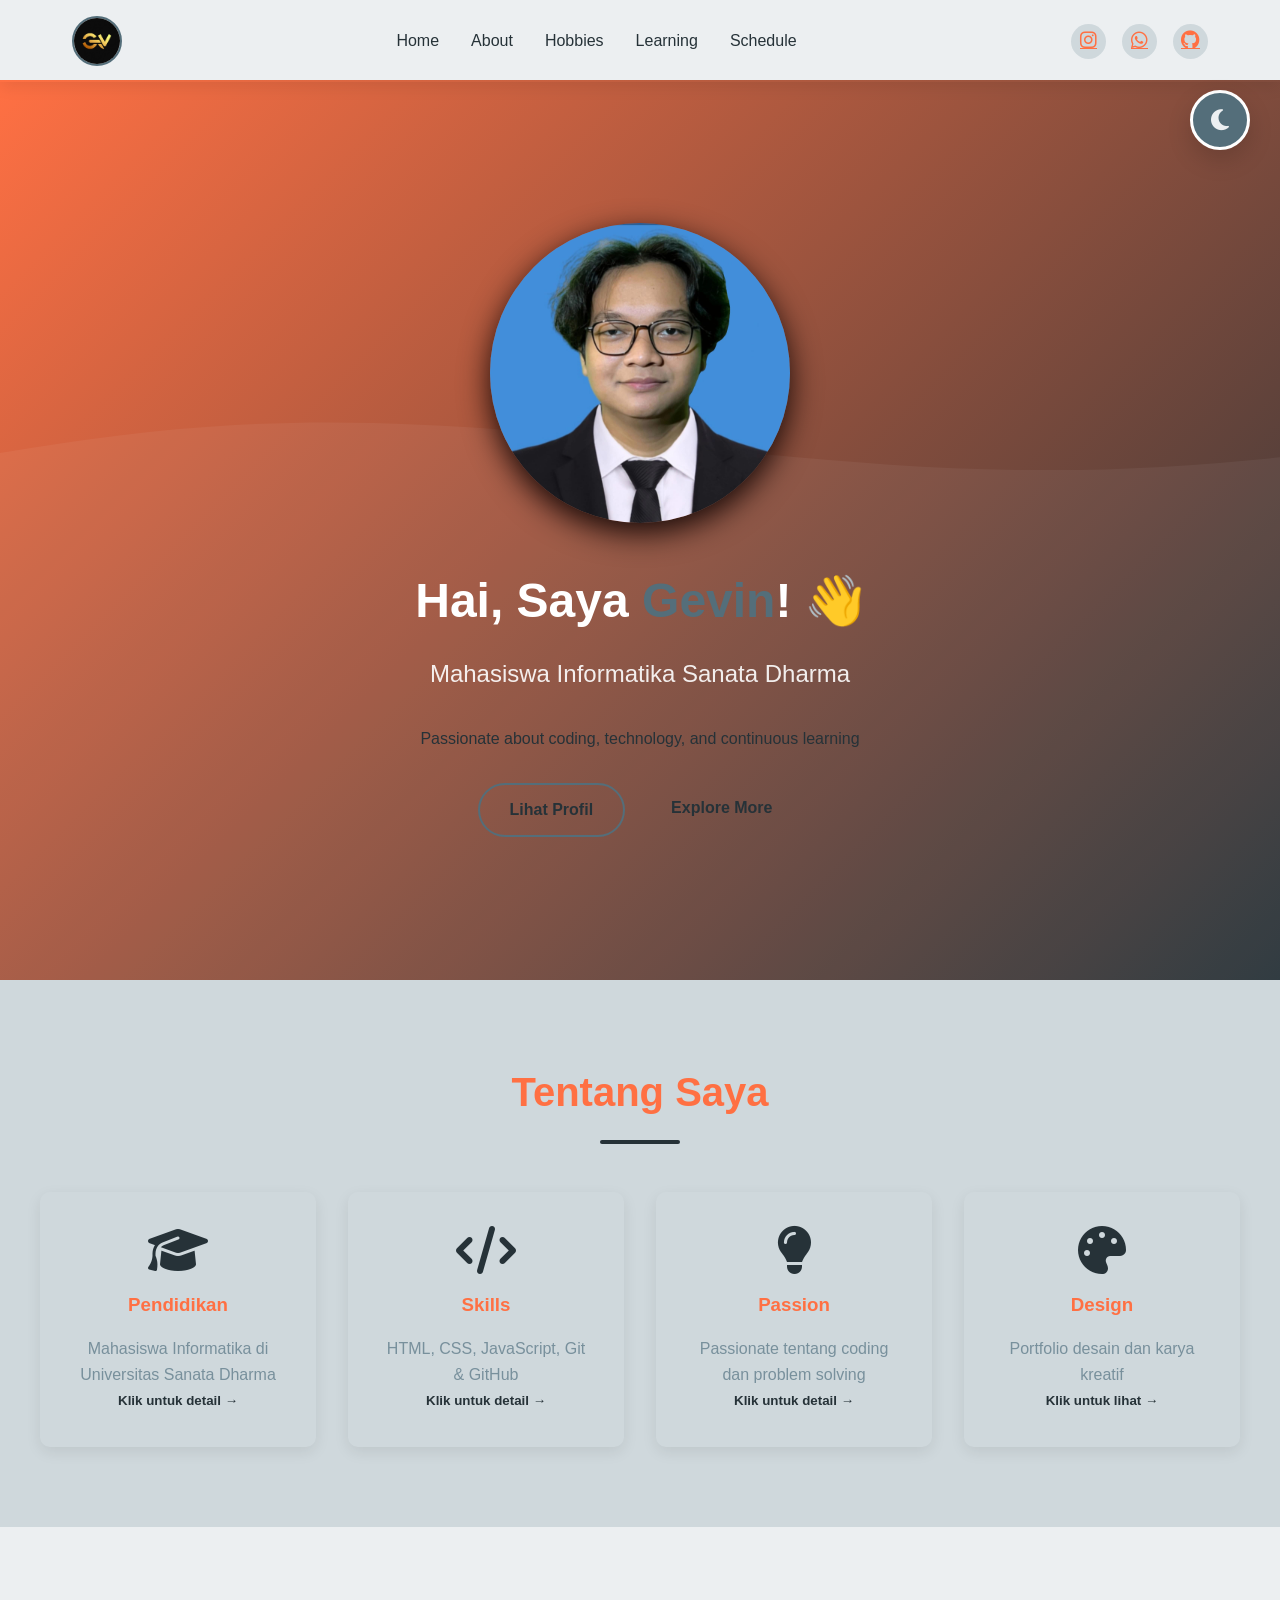
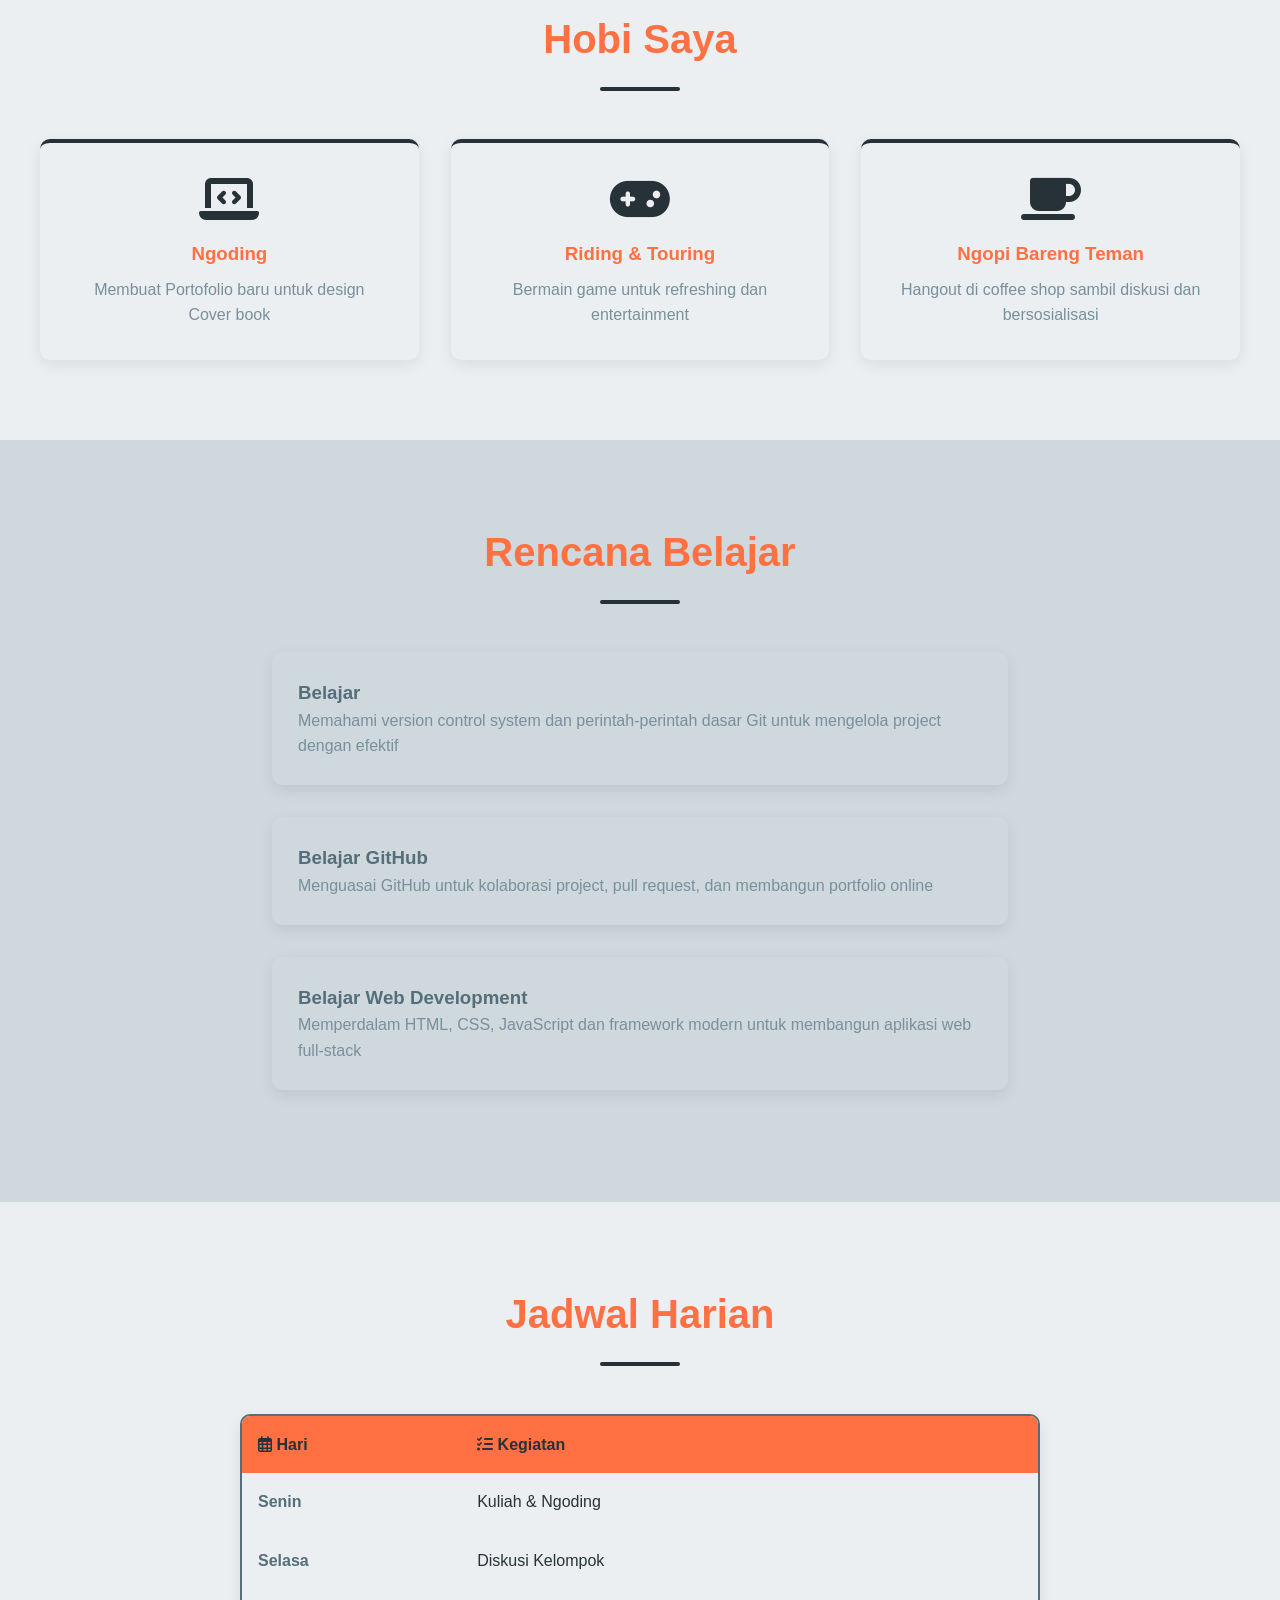
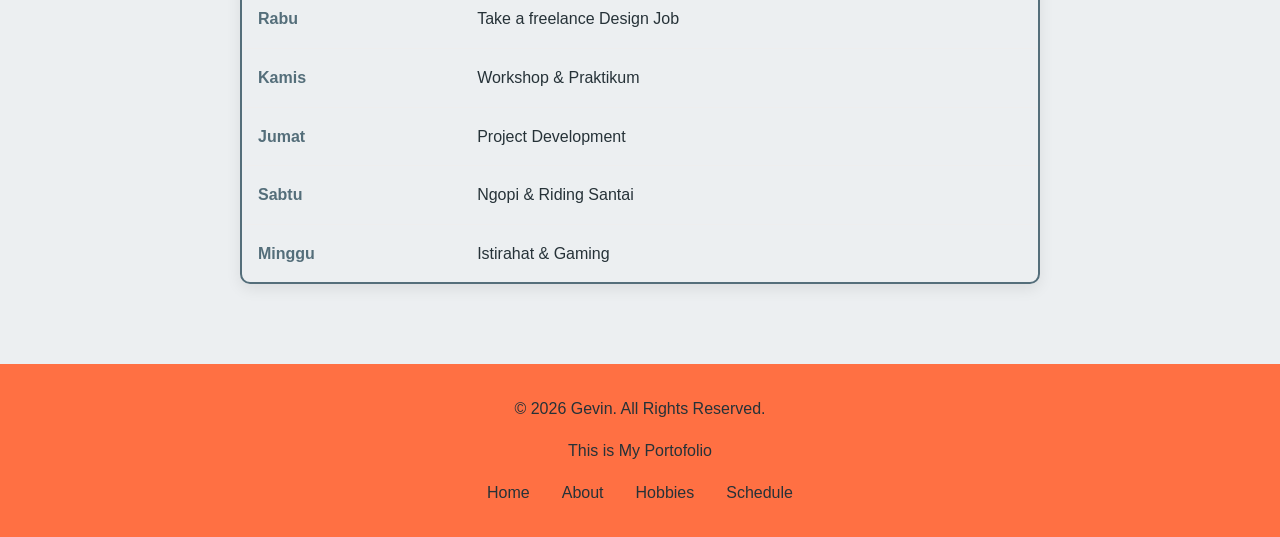
==== commit 3bf8303b: "Menambahkan JavaSCript" ====
--- a/index.html
+++ b/index.html
@@ -6,13 +6,15 @@
     <title>Gevin - Portfolio Website</title>
     <link rel="stylesheet" href="https://cdnjs.cloudflare.com/ajax/libs/font-awesome/6.4.0/css/all.min.css">
     <link rel="stylesheet" href="Vin.css">
+    <script src="Vin.js" defer></script>
+</head>
 <body>
-    <!-- Dark Mode Toggle Button -->
+    <!-- disini tombol untuk membuat dark mode -->
     <div class="theme-toggle" id="themeToggle">
         <i class="fas fa-moon" id="themeIcon"></i>
     </div>
 
-    <!-- Navbar -->
+    <!-- Navigasi bar di bagian atas -->
     <nav class="navbar" id="navbar">
         <div class="nav-container">
             <a href="#" class="logo">
@@ -46,7 +48,7 @@
         </div>
     </nav>
 
-    <!-- Hero Section -->
+    <!-- Hero Section  -->
     <section class="hero" id="hero">
         <div class="hero-content">
             <img src="Foto Profile .jpeg" alt="Foto Gevin" class="profile-img">
--- a/Vin.css
+++ b/Vin.css
@@ -1,34 +1,3 @@
-/*warna untuk light mode */
-:root {
-    /* Warna Utama dari Gambar (Orange & Dark Blue) */
-    --primary-color: #FF7043;      /* Orange di bagian atas */
-    --secondary-color: #263238;    /* Biru gelap di baris kedua */
-    --accent-color: #546E7A;       /* Biru keabuan di baris ketiga */
-    --accent-hover: #455A64;       
-
-    /* Warna Teks */
-    --text-color: #263238;         
-    --text-light: #78909C;
-
-    /* Warna Background (Light Grey dari baris terbawah) */
-    --bg-color: #ECEFF1;           /* Abu-abu sangat muda di baris paling bawah */
-    --light-bg: #CFD8DC;           
-    --card-bg: #FFFFFF;
-
-    /* Shadow & Gradient tetap */
-    --shadow: 0 5px 15px rgba(0,0,0,0.08);
-    --shadow-hover: 0 10px 25px rgba(0,0,0,0.15);
-
-    --gradient-start: #FF7043;     /* Mulai dari Orange */
-    --gradient-end: #263238;       /* Berakhir di Biru Gelap */
-
-    /* Font Settings tetap */
-    --font-small: 0.9rem;
-    --font-normal: 1rem;
-    --font-large: 1.2rem;
-    --font-xlarge: 1.5rem;
-    --font-title: 2.5rem;
-}
 
 /* DARK MODE */
 body.dark-mode {
@@ -51,6 +20,37 @@
     --gradient-end: #1E293B;
 }
 
+/*warna untuk light mode */
+
+:root {
+    
+    --primary-color: #FF7043;      
+    --secondary-color: #263238;    
+    --accent-color: #546E7A;       
+    --accent-hover: #455A64;       
+
+   
+    --text-color: #263238;         
+    --text-light: #78909C;
+
+    
+    --bg-color: #ECEFF1;           
+    --light-bg: #CFD8DC;           
+    --card-bg: #FFFFFF;
+
+    
+    --shadow: 0 5px 15px rgba(0,0,0,0.08);
+    --shadow-hover: 0 10px 25px rgba(0,0,0,0.15);
+
+    --gradient-start: #FF7043;     
+    --gradient-end: #263238;       
+    
+    --font-small: 0.9rem;
+    --font-normal: 1rem;
+    --font-large: 1.2rem;
+    --font-xlarge: 1.5rem;
+    --font-title: 2.5rem;
+}
 /* ========== 2. RESET & BASE STYLES ========== */
 * {
     margin: 0;
@@ -255,17 +255,7 @@
 }
 
 .hero {
-    margin-top: 80px;
-    min-height: 100vh;
-    background: linear-gradient(135deg, var(--gradient-start) 0%, var(--gradient-end) 100%);
-    display: flex;
-    align-items: center;
-    justify-content: center;
-    color: #ffffff;
-    text-align: center;
-    padding: 2rem;
-    position: relative;
-    overflow: hidden;
+  background-attachment: fixed;
 }
 
 
@@ -946,8 +936,8 @@
 }
 
 .logo img {
-    width: 40px;           /* Ukuran logo - bisa diubah */
-    height: 40px;
+    width: 50px;           /* Ukuran logo - bisa diubah */
+    height: 50px;
     border-radius: 50%;
     object-fit: cover;
 }
@@ -1069,12 +1059,12 @@
 }
 
 .profile-img {
-    width: 200px;           /* Ukuran foto profile - bisa diubah */
-    height: 200px;
+    width: 300px;           /* Ukuran foto profile - bisa diubah */
+    height: 300px;
     border-radius: 50%;
     object-fit: cover;
     border: 5px solid var(--white);
-    box-shadow: 0 10px 30px rgba(0,0,0,0.3);
+    box-shadow: 0 10px 30px rgba(9,0,0,0.9);
     margin-bottom: 2rem;
 }
 
@@ -1649,4 +1639,38 @@
 
 ::-webkit-scrollbar-thumb:hover {
     background: var(--primary-color);
+}
+
+/* SLide animation */
+.hidden-left {
+    opacity: 0;
+    transform: translateX(-100px);
+    transition: all 1s cubic-bezier(0.22, 1, 0.36, 1);
+}
+
+.hidden-right {
+    opacity: 0;
+    transform: translateX(100px);
+    transition: all 1s cubic-bezier(0.22, 1, 0.36, 1);
+}
+
+.show {
+    opacity: 1;
+    transform: translateX(0);
+}
+
+
+/* ============================= */
+/* STAGGER EFFECT */
+/* ============================= */
+
+.stagger-hidden {
+    opacity: 0;
+    transform: translateY(40px);
+    transition: all 0.8s ease;
+}
+
+.stagger-hidden.show {
+    opacity: 1;
+    transform: translateY(0);
 }
